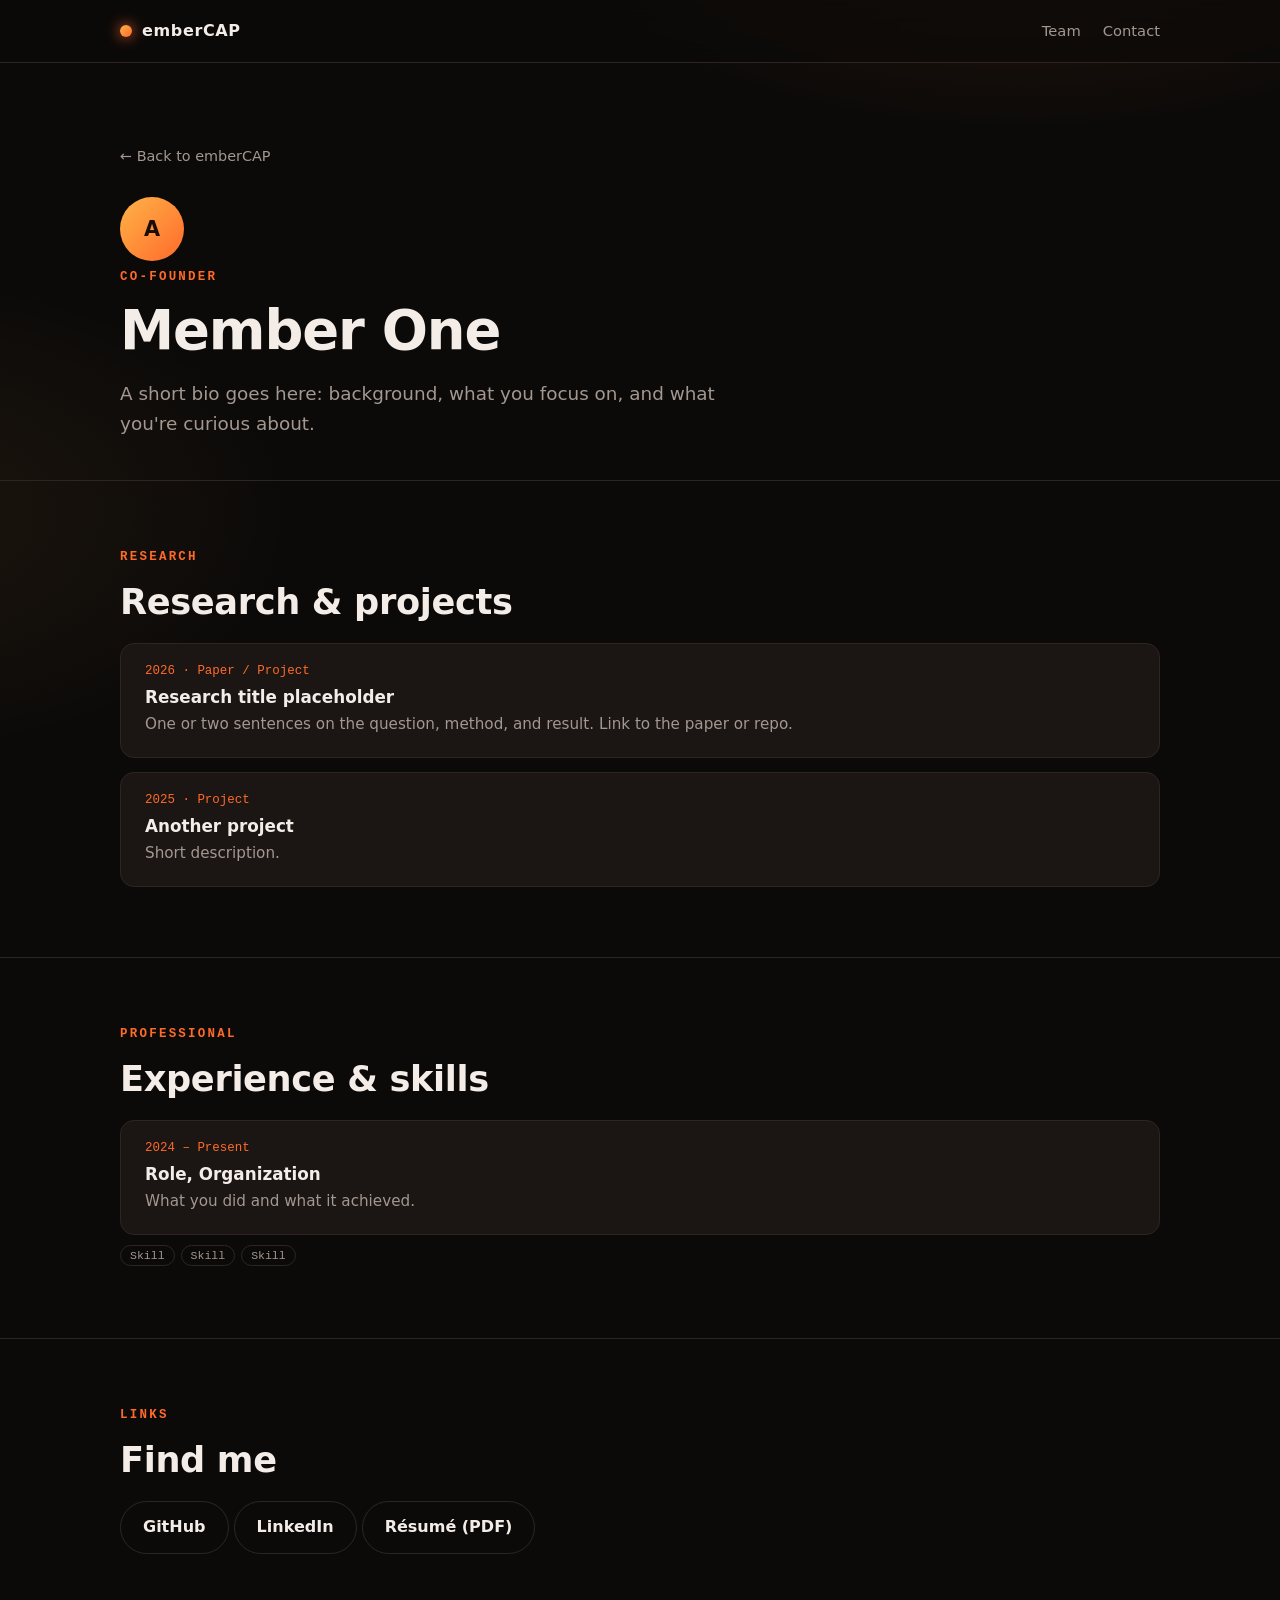
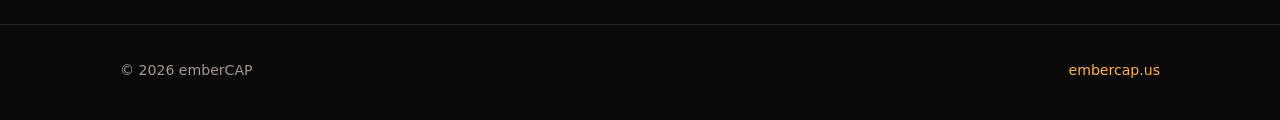
==== members/member-one/index.html @ 5684d25f "Replace placeholder page with emberCAP site and member portfolios Co-Authored-By: Claude Sonnet 5.5 " ====
﻿<!doctype html>
<html lang="en">
<head>
<meta charset="utf-8">
<meta name="viewport" content="width=device-width,initial-scale=1">
<title>Member One — emberCAP</title>
<link rel="stylesheet" href="../../assets/style.css">
</head>
<body>
<header class="nav"><div class="wrap">
  <a class="logo" href="../../"><i></i>emberCAP</a>
  <ul><li><a href="../../#team">Team</a></li><li><a href="../../#contact">Contact</a></li></ul>
</div></header>
<main>
<div class="wrap phead">
  <a class="back" href="../../#team">← Back to emberCAP</a>
  <div class="avatar" style="margin-top:28px">A</div>
  <div class="eyebrow">Co-founder</div>
  <h1 style="font-size:clamp(2rem,5vw,3.4rem)">Member One</h1>
  <p class="lead">A short bio goes here: background, what you focus on, and what you're curious about.</p>
</div>
<section><div class="wrap">
  <div class="eyebrow">Research</div><h2>Research &amp; projects</h2>
  <div class="list">
    <div class="item"><div class="meta">2026 · Paper / Project</div><h3>Research title placeholder</h3><p>One or two sentences on the question, method, and result. Link to the paper or repo.</p></div>
    <div class="item"><div class="meta">2025 · Project</div><h3>Another project</h3><p>Short description.</p></div>
  </div>
</div></section>
<section><div class="wrap">
  <div class="eyebrow">Professional</div><h2>Experience &amp; skills</h2>
  <div class="list">
    <div class="item"><div class="meta">2024 – Present</div><h3>Role, Organization</h3><p>What you did and what it achieved.</p></div>
  </div>
  <span class="tag">Skill</span><span class="tag">Skill</span><span class="tag">Skill</span>
</div></section>
<section><div class="wrap">
  <div class="eyebrow">Links</div><h2>Find me</h2>
  <a class="btn" href="#">GitHub</a> <a class="btn" href="#">LinkedIn</a> <a class="btn" href="#">Résumé (PDF)</a>
</div></section>
</main>
<footer><div class="wrap"><span>© 2026 emberCAP</span><a href="../../">embercap.us</a></div></footer>
</body>
</html>
---- assets/style.css ----
:root{
  --bg:#0c0a09; --bg2:#151110; --card:#1b1614; --line:#2e2521;
  --text:#f3ece7; --muted:#a39790; --ember:#ff6a2b; --ember2:#ffb347;
  --radius:14px; --max:1080px;
}
*{box-sizing:border-box;margin:0;padding:0}
html{scroll-behavior:smooth}
body{background:var(--bg);color:var(--text);font:16px/1.65 "Inter",system-ui,-apple-system,"Segoe UI",sans-serif;
  background-image:radial-gradient(900px 500px at 80% -10%,rgba(255,106,43,.16),transparent 60%),radial-gradient(700px 400px at -10% 30%,rgba(255,179,71,.07),transparent 60%);
  background-repeat:no-repeat}
a{color:var(--ember2);text-decoration:none}
a:hover{color:var(--ember)}
.wrap{max-width:var(--max);margin:0 auto;padding:0 20px}

/* nav */
.nav{position:sticky;top:0;z-index:10;backdrop-filter:blur(12px);background:rgba(12,10,9,.72);border-bottom:1px solid var(--line)}
.nav .wrap{display:flex;align-items:center;justify-content:space-between;height:62px}
.logo{font-weight:800;letter-spacing:.04em;color:var(--text);display:flex;align-items:center;gap:10px}
.logo i{width:12px;height:12px;border-radius:50%;background:linear-gradient(135deg,var(--ember2),var(--ember));box-shadow:0 0 14px var(--ember)}
.nav ul{display:flex;gap:22px;list-style:none;font-size:.92rem}
.nav ul a{color:var(--muted)}
.nav ul a:hover{color:var(--text)}

/* hero */
.hero{padding:110px 0 90px}
.eyebrow{font:600 .78rem/1 ui-monospace,Consolas,monospace;letter-spacing:.18em;text-transform:uppercase;color:var(--ember)}
h1{font-size:clamp(2.4rem,6vw,4.4rem);line-height:1.05;letter-spacing:-.02em;margin:18px 0 20px;max-width:14ch}
h1 em{font-style:normal;background:linear-gradient(90deg,var(--ember2),var(--ember));-webkit-background-clip:text;background-clip:text;color:transparent}
.lead{color:var(--muted);font-size:1.15rem;max-width:56ch}
.cta{display:flex;gap:12px;margin-top:32px;flex-wrap:wrap}
.btn{display:inline-block;padding:12px 22px;border-radius:999px;font-weight:600;border:1px solid var(--line);color:var(--text);transition:.2s}
.btn.primary{background:linear-gradient(135deg,var(--ember2),var(--ember));color:#1a0d05;border:0}
.btn:hover{transform:translateY(-2px);color:var(--text)}
.btn.primary:hover{color:#1a0d05;box-shadow:0 8px 28px rgba(255,106,43,.35)}

/* sections */
section{padding:70px 0;border-top:1px solid var(--line)}
h2{font-size:clamp(1.6rem,3vw,2.2rem);letter-spacing:-.01em;margin:10px 0 12px}
.sub{color:var(--muted);max-width:60ch;margin-bottom:34px}
.grid{display:grid;gap:18px;grid-template-columns:repeat(auto-fit,minmax(240px,1fr))}
.card{background:var(--card);border:1px solid var(--line);border-radius:var(--radius);padding:24px;transition:.2s}
.card:hover{border-color:#4a362c;transform:translateY(-3px)}
.card h3{font-size:1.1rem;margin-bottom:6px}
.card p{color:var(--muted);font-size:.95rem}
.ico{font-size:1.6rem;margin-bottom:12px}
.tag{display:inline-block;font:500 .72rem ui-monospace,Consolas,monospace;padding:3px 9px;border-radius:999px;border:1px solid var(--line);color:var(--muted);margin:10px 6px 0 0}

/* team cards */
.person{display:flex;flex-direction:column;gap:6px;color:var(--text)}
.person:hover{color:var(--text)}
.avatar{width:64px;height:64px;border-radius:50%;display:grid;place-items:center;font-weight:800;font-size:1.3rem;color:#1a0d05;background:linear-gradient(135deg,var(--ember2),var(--ember));margin-bottom:10px}
.role{color:var(--ember);font:600 .78rem ui-monospace,Consolas,monospace;letter-spacing:.1em;text-transform:uppercase}
.go{margin-top:10px;font-weight:600;color:var(--ember2)}

/* portfolio pages */
.wrap.phead{padding:80px 20px 40px}
.back{font-size:.9rem;color:var(--muted)}
.list{display:grid;gap:14px}
.item{background:var(--card);border:1px solid var(--line);border-radius:var(--radius);padding:20px 24px}
.item h3{font-size:1.05rem}
.item .meta{color:var(--ember);font:500 .78rem ui-monospace,Consolas,monospace;margin-bottom:6px}
.item p{color:var(--muted);font-size:.95rem}

footer{border-top:1px solid var(--line);padding:34px 0;color:var(--muted);font-size:.88rem}
footer .wrap{display:flex;justify-content:space-between;flex-wrap:wrap;gap:10px}

@media(max-width:620px){.nav ul{gap:14px;font-size:.85rem}.hero{padding:70px 0 60px}}
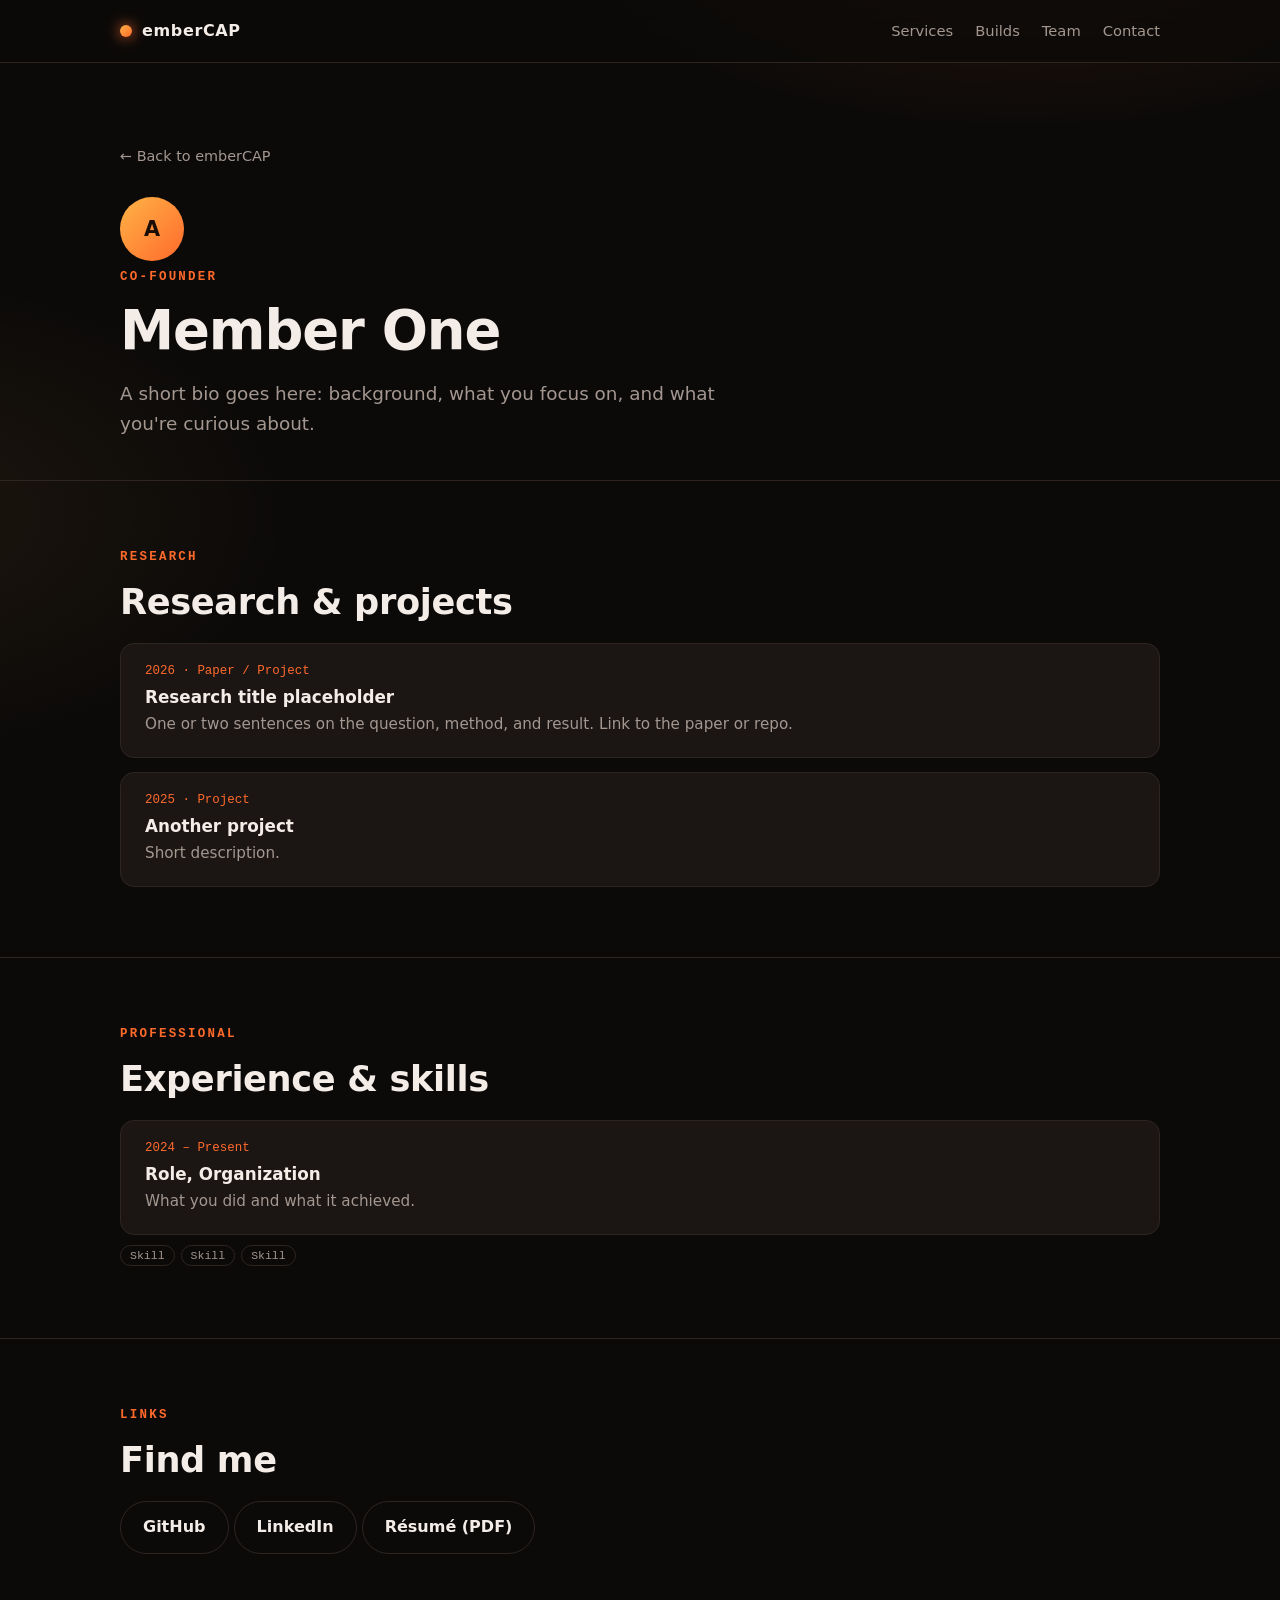
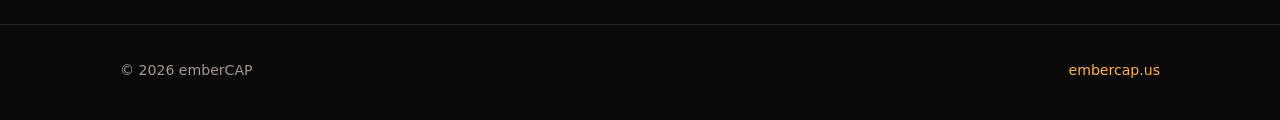
==== commit f8b67114: "Show full nav on member pages Co-Authored-By: Claude Sonnet 5.5 <noreply@anthropic.com>" ====
--- a/members/member-one/index.html
+++ b/members/member-one/index.html
@@ -9,7 +9,7 @@
 <body>
 <header class="nav"><div class="wrap">
   <a class="logo" href="../../"><i></i>emberCAP</a>
-  <ul><li><a href="../../#team">Team</a></li><li><a href="../../#contact">Contact</a></li></ul>
+  <ul><li><a href="../../#services">Services</a></li><li><a href="../../#builds">Builds</a></li><li><a href="../../#team">Team</a></li><li><a href="../../#contact">Contact</a></li></ul>
 </div></header>
 <main>
 <div class="wrap phead">
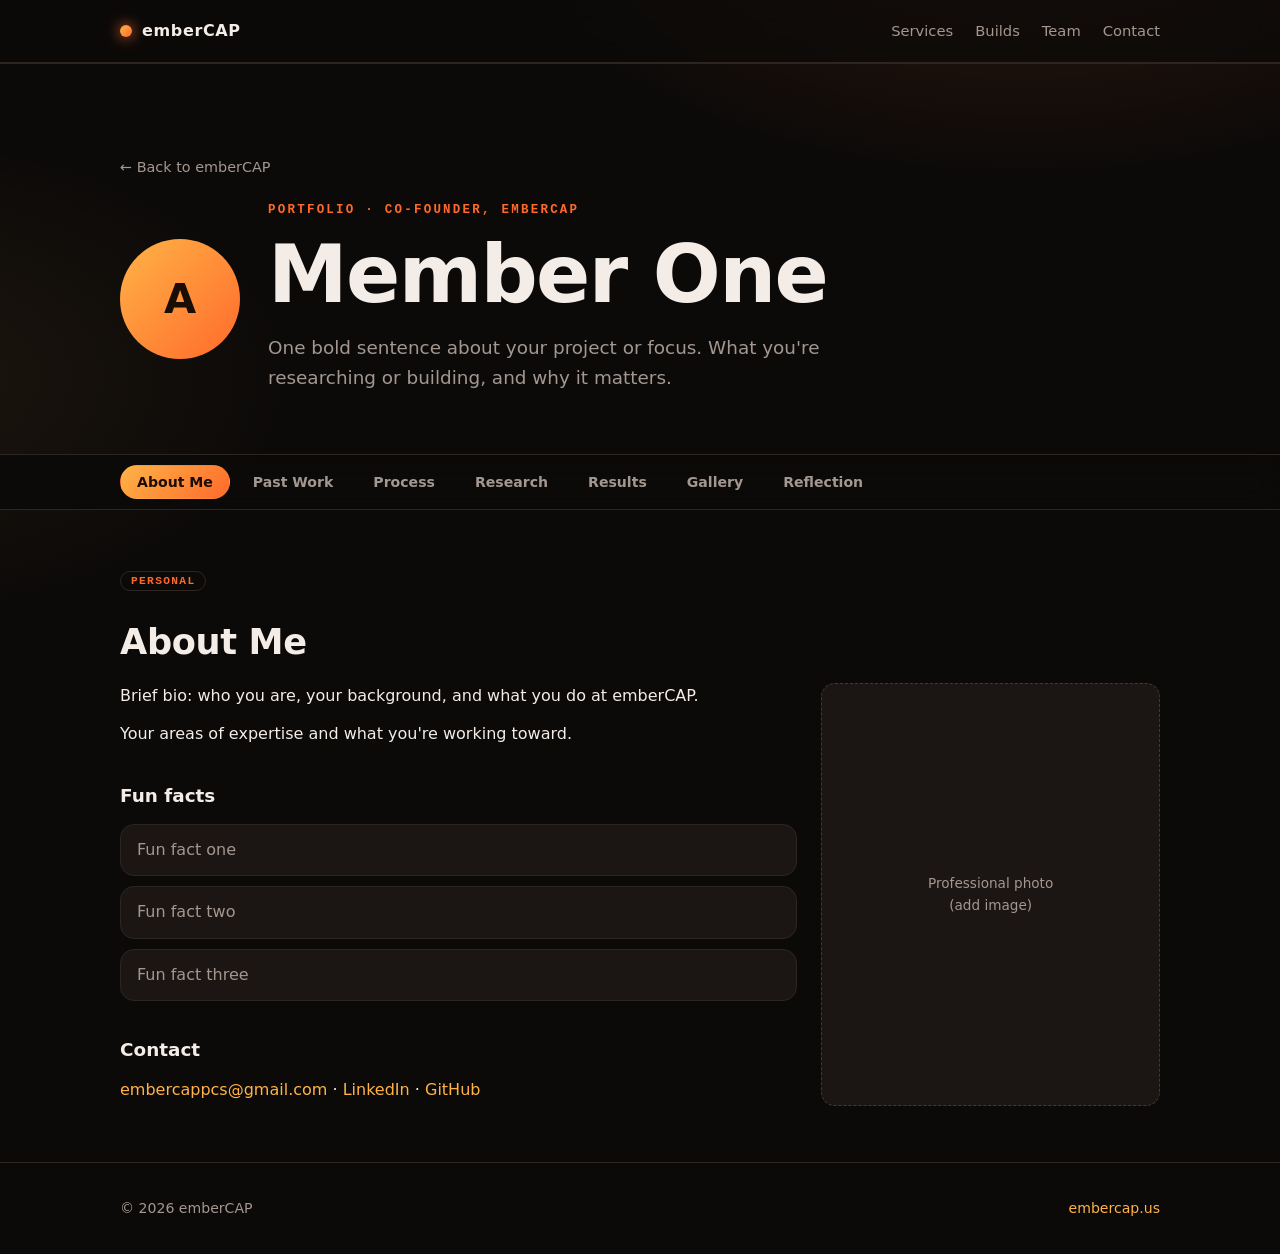
==== commit 3ae01004: "Restructure member portfolios into tabbed template Co-Authored-By: Claude Sonnet 5.5 <noreply@anthro" ====
--- a/members/member-one/index.html
+++ b/members/member-one/index.html
@@ -1,43 +1,148 @@
-﻿<!doctype html>
+<!doctype html>
 <html lang="en">
 <head>
 <meta charset="utf-8">
 <meta name="viewport" content="width=device-width,initial-scale=1">
 <title>Member One — emberCAP</title>
 <link rel="stylesheet" href="../../assets/style.css">
+<script>document.documentElement.className+=' js'</script>
 </head>
 <body>
 <header class="nav"><div class="wrap">
   <a class="logo" href="../../"><i></i>emberCAP</a>
   <ul><li><a href="../../#services">Services</a></li><li><a href="../../#builds">Builds</a></li><li><a href="../../#team">Team</a></li><li><a href="../../#contact">Contact</a></li></ul>
 </div></header>
+
 <main>
-<div class="wrap phead">
+<!-- HOME / LANDING (bold title + graphic) -->
+<section class="pf-hero"><div class="wrap">
   <a class="back" href="../../#team">← Back to emberCAP</a>
-  <div class="avatar" style="margin-top:28px">A</div>
-  <div class="eyebrow">Co-founder</div>
-  <h1 style="font-size:clamp(2rem,5vw,3.4rem)">Member One</h1>
-  <p class="lead">A short bio goes here: background, what you focus on, and what you're curious about.</p>
-</div>
-<section><div class="wrap">
-  <div class="eyebrow">Research</div><h2>Research &amp; projects</h2>
-  <div class="list">
-    <div class="item"><div class="meta">2026 · Paper / Project</div><h3>Research title placeholder</h3><p>One or two sentences on the question, method, and result. Link to the paper or repo.</p></div>
-    <div class="item"><div class="meta">2025 · Project</div><h3>Another project</h3><p>Short description.</p></div>
+  <div class="row" style="margin-top:24px">
+    <div class="avatar">A</div>
+    <div>
+      <div class="eyebrow">Portfolio · Co-founder, emberCAP</div>
+      <h1 style="font-size:clamp(2.4rem,7vw,5rem)">Member One</h1>
+      <p class="lead">One bold sentence about your project or focus. What you're researching or building, and why it matters.</p>
+    </div>
   </div>
 </div></section>
-<section><div class="wrap">
-  <div class="eyebrow">Professional</div><h2>Experience &amp; skills</h2>
+
+<nav class="tabs" aria-label="Portfolio sections"><div class="wrap" role="tablist">
+  <button role="tab" data-tab="about">About Me</button>
+  <button role="tab" data-tab="work">Past Work</button>
+  <button role="tab" data-tab="process">Process</button>
+  <button role="tab" data-tab="research">Research</button>
+  <button role="tab" data-tab="results">Results</button>
+  <button role="tab" data-tab="gallery">Gallery</button>
+  <button role="tab" data-tab="reflection">Reflection</button>
+</div></nav>
+
+<!-- 1. ABOUT ME  (Personal) -->
+<section class="panel" id="about"><div class="wrap">
+  <span class="cat">Personal</span><h2>About Me</h2>
+  <div class="two">
+    <div>
+      <p>Brief bio: who you are, your background, and what you do at emberCAP.</p>
+      <p>Your areas of expertise and what you're working toward.</p>
+      <h3 class="sec">Fun facts</h3>
+      <ul class="facts"><li>Fun fact one</li><li>Fun fact two</li><li>Fun fact three</li></ul>
+      <h3 class="sec">Contact</h3>
+      <p><a href="mailto:embercappcs@gmail.com">embercappcs@gmail.com</a> · <a href="#">LinkedIn</a> · <a href="#">GitHub</a></p>
+    </div>
+    <div><div class="photo">Professional photo<br>(add image)</div></div>
+  </div>
+</div></section>
+
+<!-- 2. PAST WORK / RESUME  (Personal) -->
+<section class="panel" id="work"><div class="wrap">
+  <span class="cat">Personal</span><h2>Past Work &amp; Résumé</h2>
   <div class="list">
     <div class="item"><div class="meta">2024 – Present</div><h3>Role, Organization</h3><p>What you did and what it achieved.</p></div>
+    <div class="item"><div class="meta">2023 – 2024</div><h3>Previous role or project</h3><p>Short description.</p></div>
   </div>
+  <h3 class="sec">Skills</h3>
   <span class="tag">Skill</span><span class="tag">Skill</span><span class="tag">Skill</span>
+  <p style="margin-top:22px"><a class="btn" href="#">Download résumé (PDF)</a></p>
 </div></section>
-<section><div class="wrap">
-  <div class="eyebrow">Links</div><h2>Find me</h2>
-  <a class="btn" href="#">GitHub</a> <a class="btn" href="#">LinkedIn</a> <a class="btn" href="#">Résumé (PDF)</a>
+
+<!-- 3. PROCESS: ideation, timeline  (Process) -->
+<section class="panel" id="process"><div class="wrap">
+  <span class="cat">Process</span><h2>Process</h2>
+  <h3 class="sec" style="margin-top:0">Ideation</h3>
+  <p>How the idea started, the problem you wanted to solve, and the options you considered. Add a concept map image below.</p>
+  <div class="shot" style="margin-top:14px">Concept map (add image)</div>
+  <h3 class="sec">Timeline</h3>
+  <ul class="timeline">
+    <li><b>Month Year — Milestone</b><span class="cap">What happened.</span></li>
+    <li><b>Month Year — Milestone</b><span class="cap">What happened.</span></li>
+    <li><b>Month Year — Milestone</b><span class="cap">What happened.</span></li>
+  </ul>
+</div></section>
+
+<!-- 4. RESEARCH: background lit, methodology  (Process) -->
+<section class="panel" id="research"><div class="wrap">
+  <span class="cat">Process</span><h2>Research</h2>
+  <h3 class="sec" style="margin-top:0">Background literature</h3>
+  <div class="list">
+    <div class="item"><div class="meta">Author, Year</div><h3>Source title</h3><p>One-line takeaway and how it shaped your work.</p></div>
+    <div class="item"><div class="meta">Author, Year</div><h3>Source title</h3><p>One-line takeaway.</p></div>
+  </div>
+  <h3 class="sec">Methodology</h3>
+  <p>What you did, how you measured it, and why you chose that approach.</p>
+</div></section>
+
+<!-- 5. RESULTS: results, data, iteration  (Product) -->
+<section class="panel" id="results"><div class="wrap">
+  <span class="cat">Product</span><h2>Results</h2>
+  <p>Summary of what you made or found.</p>
+  <h3 class="sec">Data</h3>
+  <table class="table"><tr><th>Trial / Version</th><th>Measure</th><th>Result</th></tr>
+    <tr><td>1</td><td>—</td><td>—</td></tr><tr><td>2</td><td>—</td><td>—</td></tr></table>
+  <h3 class="sec">Iteration</h3>
+  <p>What you changed between versions and what improved.</p>
+</div></section>
+
+<!-- 6. GALLERY: pictures, poster  (Product) -->
+<section class="panel" id="gallery"><div class="wrap">
+  <span class="cat">Product</span><h2>Gallery</h2>
+  <div class="shots">
+    <figure><div class="shot">Image / video</div><figcaption class="cap">Caption: what this shows and your role.</figcaption></figure>
+    <figure><div class="shot">Image / video</div><figcaption class="cap">Caption.</figcaption></figure>
+    <figure><div class="shot">Poster</div><figcaption class="cap">Caption.</figcaption></figure>
+  </div>
+</div></section>
+
+<!-- 7. REFLECTION: reflection, inspiration, impact  (Perspective) -->
+<section class="panel" id="reflection"><div class="wrap">
+  <span class="cat">Perspective</span><h2>Reflection</h2>
+  <h3 class="sec" style="margin-top:0">What I learned</h3>
+  <p>Challenges, mistakes, and what you'd do differently.</p>
+  <h3 class="sec">Inspiration &amp; empathy</h3>
+  <p>Who or what inspired the work, and who it's for.</p>
+  <h3 class="sec">Impact potential</h3>
+  <p>Where this could go next and who it could help.</p>
+  <h3 class="sec">Journal</h3>
+  <div class="list"><div class="item"><div class="meta">Date</div><p>Short journal entry.</p></div></div>
 </div></section>
 </main>
+
 <footer><div class="wrap"><span>© 2026 emberCAP</span><a href="../../">embercap.us</a></div></footer>
+
+<script>
+(function(){
+  var tabs=[].slice.call(document.querySelectorAll('.tabs [data-tab]'));
+  var panels=[].slice.call(document.querySelectorAll('.panel'));
+  function show(id){
+    if(!document.getElementById(id)) id='about';
+    panels.forEach(function(p){p.hidden = p.id!==id});
+    tabs.forEach(function(t){t.setAttribute('aria-selected', t.dataset.tab===id)});
+  }
+  tabs.forEach(function(t){t.addEventListener('click',function(){
+    history.replaceState(null,'','#'+t.dataset.tab); show(t.dataset.tab);
+  })});
+  window.addEventListener('hashchange',function(){show(location.hash.slice(1))});
+  show(location.hash.slice(1));
+})();
+</script>
 </body>
 </html>
--- a/assets/style.css
+++ b/assets/style.css
@@ -65,3 +65,34 @@
 footer .wrap{display:flex;justify-content:space-between;flex-wrap:wrap;gap:10px}
 
 @media(max-width:620px){.nav ul{gap:14px;font-size:.85rem}.hero{padding:70px 0 60px}}
+
+/* ---- portfolio template (tabs) ---- */
+.pf-hero{padding:90px 0 60px;border-bottom:1px solid var(--line)}
+.pf-hero h1{max-width:none;margin:16px 0}
+.pf-hero .row{display:flex;gap:28px;align-items:center;flex-wrap:wrap}
+.pf-hero .avatar{width:120px;height:120px;font-size:2.6rem;margin:0}
+.tabs{position:sticky;top:62px;z-index:9;background:rgba(12,10,9,.9);backdrop-filter:blur(12px);border-bottom:1px solid var(--line)}
+.tabs .wrap{display:flex;gap:6px;overflow-x:auto;padding-top:10px;padding-bottom:10px;scrollbar-width:thin}
+.tabs button{flex:none;background:none;border:1px solid transparent;color:var(--muted);font-weight:600;font-size:.88rem;font-family:inherit;padding:8px 16px;border-radius:999px;cursor:pointer;transition:.2s}
+.tabs button:hover{color:var(--text)}
+.tabs button[aria-selected="true"]{color:#1a0d05;background:linear-gradient(135deg,var(--ember2),var(--ember))}
+.panel{padding:56px 0;border:0}
+.js .panel[hidden]{display:none}
+.cat{display:inline-block;font:600 .7rem ui-monospace,Consolas,monospace;letter-spacing:.12em;text-transform:uppercase;color:var(--ember);border:1px solid var(--line);border-radius:999px;padding:3px 10px;margin-bottom:12px}
+.panel h3.sec{margin:34px 0 12px;font-size:1.15rem}
+.two{display:grid;gap:24px;grid-template-columns:2fr 1fr}
+.photo{aspect-ratio:4/5;border-radius:var(--radius);border:1px dashed #4a362c;display:grid;place-items:center;color:var(--muted);font-size:.85rem;text-align:center;padding:12px;background:var(--card)}
+.shots{display:grid;gap:14px;grid-template-columns:repeat(auto-fit,minmax(220px,1fr))}
+.shot{aspect-ratio:4/3;border-radius:var(--radius);border:1px dashed #4a362c;background:var(--card);display:grid;place-items:center;color:var(--muted);font-size:.85rem}
+.cap{color:var(--muted);font-size:.85rem;margin-top:6px}
+.timeline{list-style:none;border-left:2px solid var(--line);padding-left:22px;display:grid;gap:18px}
+.timeline li{position:relative}
+.timeline li::before{content:"";position:absolute;left:-29px;top:7px;width:12px;height:12px;border-radius:50%;background:var(--ember)}
+.timeline b{display:block}
+.facts{display:grid;gap:10px;list-style:none}
+.facts li{background:var(--card);border:1px solid var(--line);border-radius:var(--radius);padding:12px 16px;color:var(--muted)}
+.table{width:100%;border-collapse:collapse;font-size:.92rem}
+.table th,.table td{border:1px solid var(--line);padding:10px 14px;text-align:left}
+.table th{background:var(--card);color:var(--ember2)}
+.panel p+p{margin-top:12px}
+@media(max-width:700px){.two{grid-template-columns:1fr}.tabs{top:62px}}
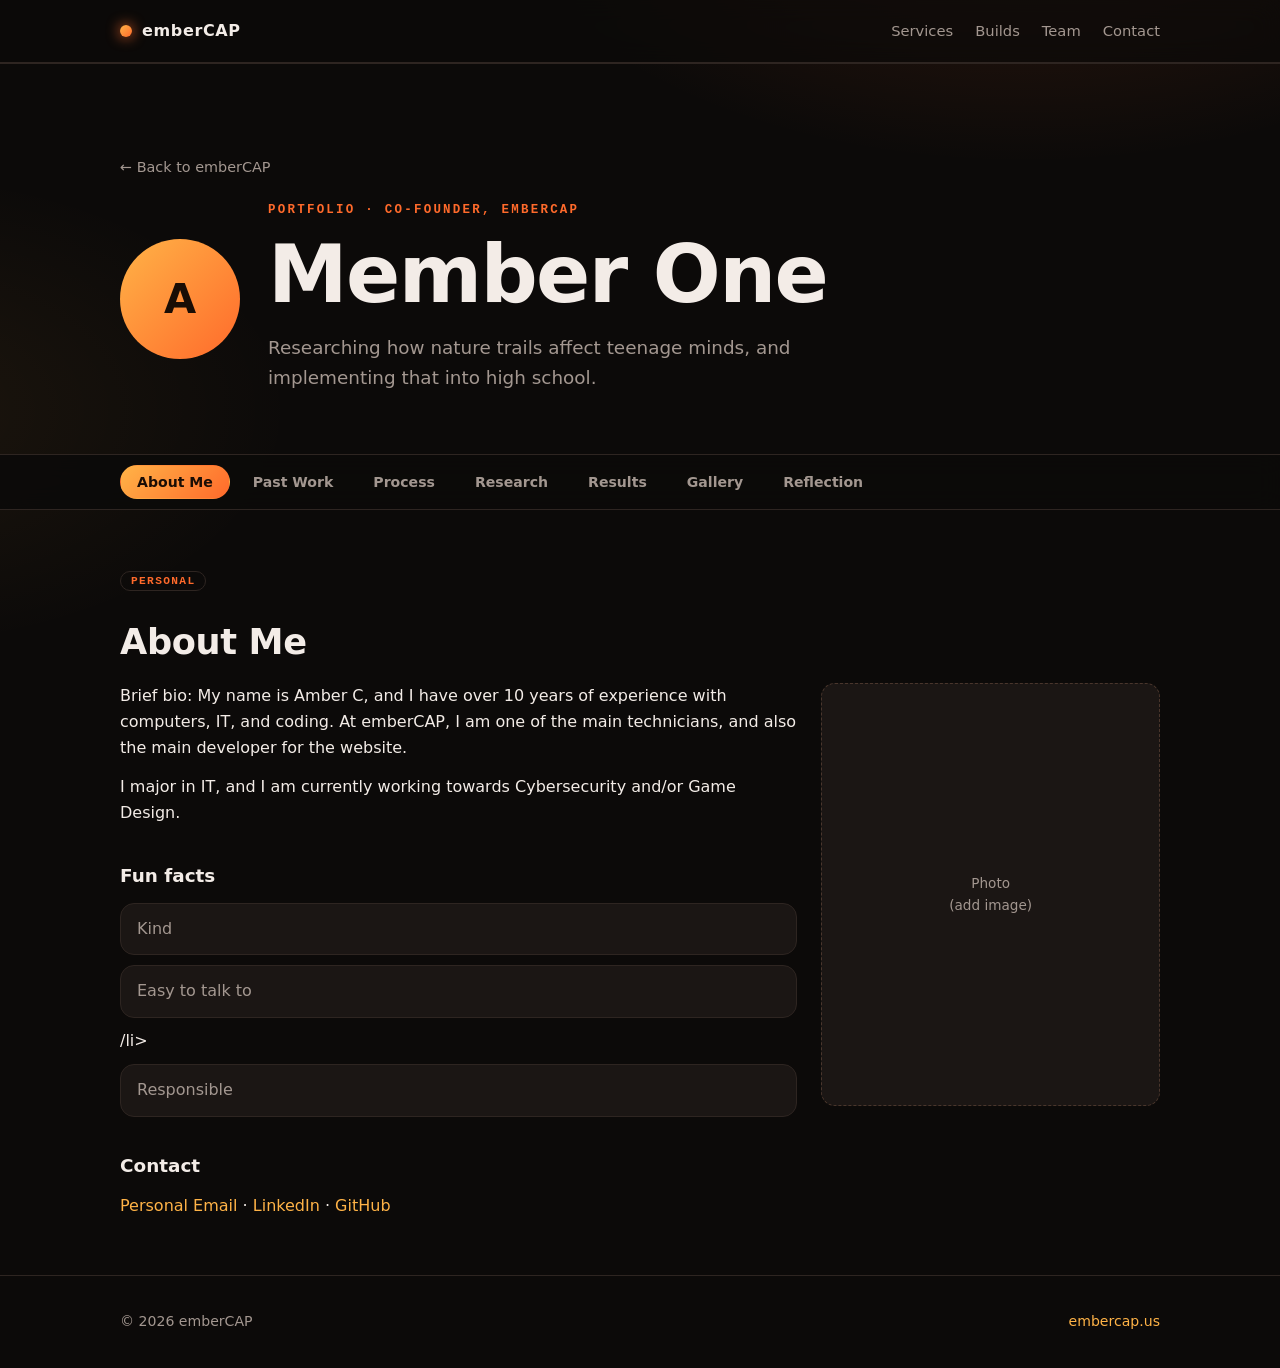
==== commit 09137eca: "Revise Member One profile details Updated personal information and project description for Member On" ====
--- a/members/member-one/index.html
+++ b/members/member-one/index.html
@@ -3,7 +3,7 @@
 <head>
 <meta charset="utf-8">
 <meta name="viewport" content="width=device-width,initial-scale=1">
-<title>Member One — emberCAP</title>
+<title>Amber C — emberCAP</title>
 <link rel="stylesheet" href="../../assets/style.css">
 <script>document.documentElement.className+=' js'</script>
 </head>
@@ -22,7 +22,7 @@
     <div>
       <div class="eyebrow">Portfolio · Co-founder, emberCAP</div>
       <h1 style="font-size:clamp(2.4rem,7vw,5rem)">Member One</h1>
-      <p class="lead">One bold sentence about your project or focus. What you're researching or building, and why it matters.</p>
+      <p class="lead">Researching how nature trails affect teenage minds, and implementing that into high school.</p>
     </div>
   </div>
 </div></section>
@@ -42,14 +42,14 @@
   <span class="cat">Personal</span><h2>About Me</h2>
   <div class="two">
     <div>
-      <p>Brief bio: who you are, your background, and what you do at emberCAP.</p>
-      <p>Your areas of expertise and what you're working toward.</p>
+      <p>Brief bio: My name is Amber C, and I have over 10 years of experience with computers, IT, and coding. At emberCAP, I am one of the main technicians, and also the main developer for the website.</p>
+      <p>I major in IT, and I am currently working towards Cybersecurity and/or Game Design.</p>
       <h3 class="sec">Fun facts</h3>
-      <ul class="facts"><li>Fun fact one</li><li>Fun fact two</li><li>Fun fact three</li></ul>
+      <ul class="facts"><li>Kind</li><li>Easy to talk to</li>/li><li>Responsible</li></ul>
       <h3 class="sec">Contact</h3>
-      <p><a href="mailto:embercappcs@gmail.com">embercappcs@gmail.com</a> · <a href="#">LinkedIn</a> · <a href="#">GitHub</a></p>
+      <p><a href="mailto:ac0617@myyahoo.com">Personal Email</a> · <a href="#">LinkedIn</a> · <a href="https://github.com/ambertism">GitHub</a></p>
     </div>
-    <div><div class="photo">Professional photo<br>(add image)</div></div>
+    <div><div class="photo">Photo<br>(add image)</div></div>
   </div>
 </div></section>
 
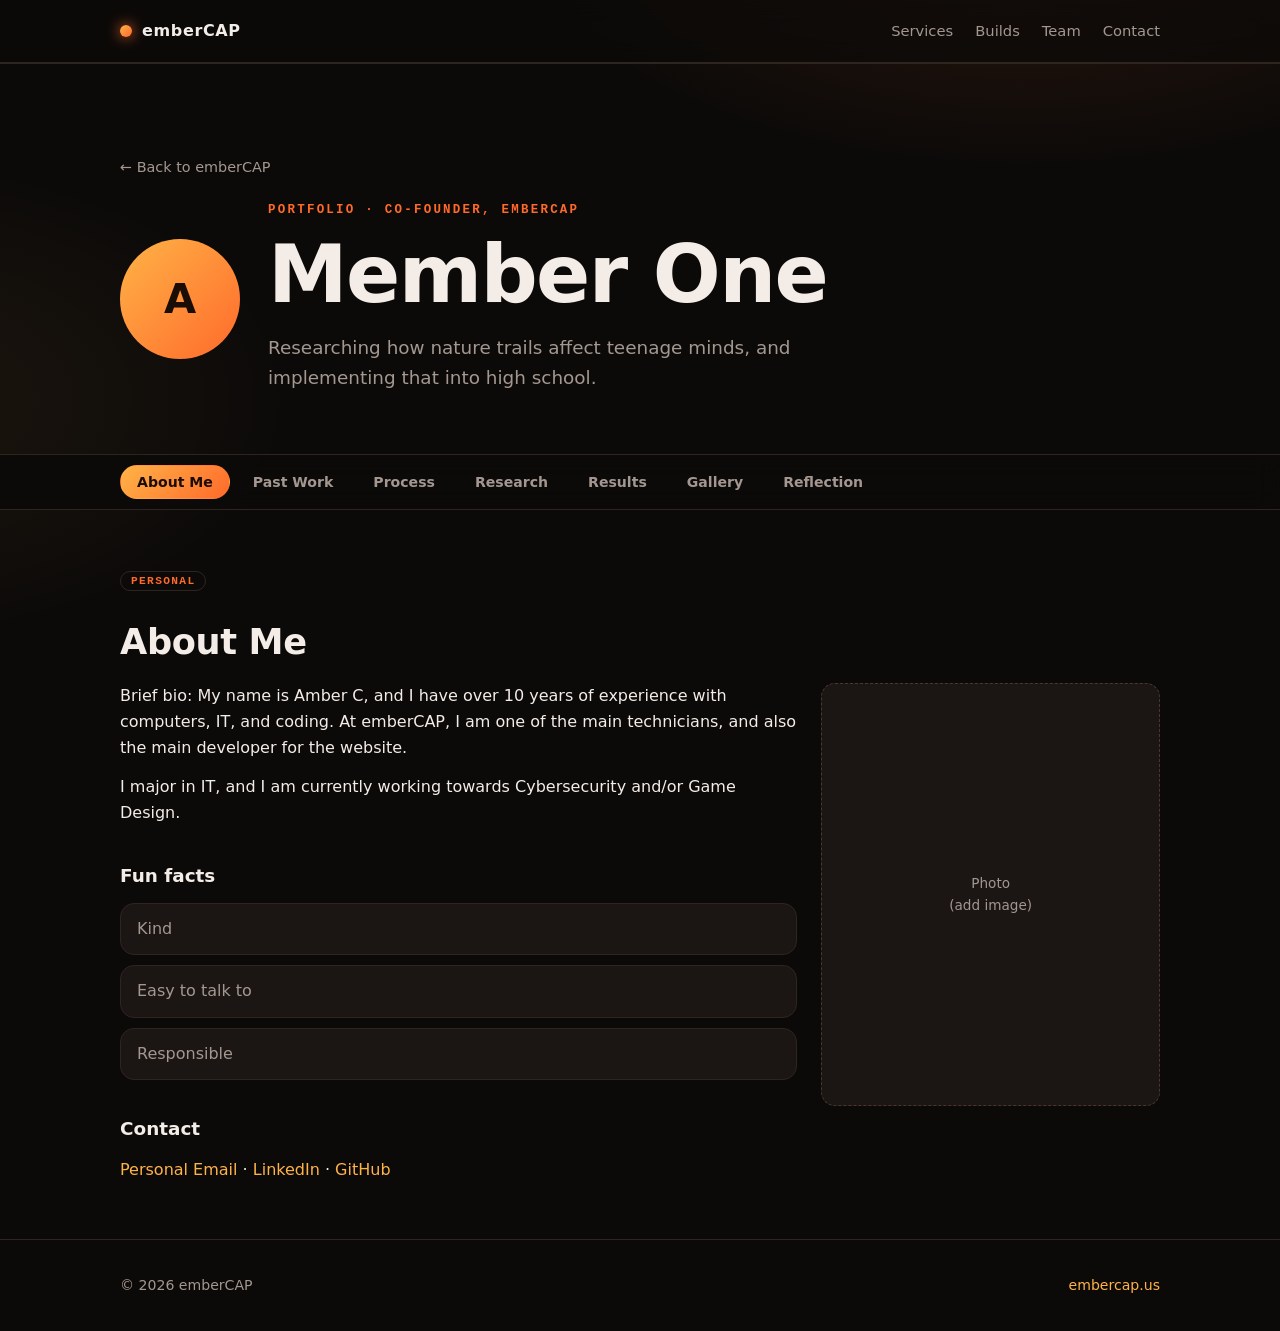
==== commit 4ca72c95: "Fix HTML list syntax error in member-one profile" ====
--- a/members/member-one/index.html
+++ b/members/member-one/index.html
@@ -45,7 +45,7 @@
       <p>Brief bio: My name is Amber C, and I have over 10 years of experience with computers, IT, and coding. At emberCAP, I am one of the main technicians, and also the main developer for the website.</p>
       <p>I major in IT, and I am currently working towards Cybersecurity and/or Game Design.</p>
       <h3 class="sec">Fun facts</h3>
-      <ul class="facts"><li>Kind</li><li>Easy to talk to</li>/li><li>Responsible</li></ul>
+      <ul class="facts"><li>Kind</li><li>Easy to talk to</li></li><li>Responsible</li></ul>
       <h3 class="sec">Contact</h3>
       <p><a href="mailto:ac0617@myyahoo.com">Personal Email</a> · <a href="#">LinkedIn</a> · <a href="https://github.com/ambertism">GitHub</a></p>
     </div>
